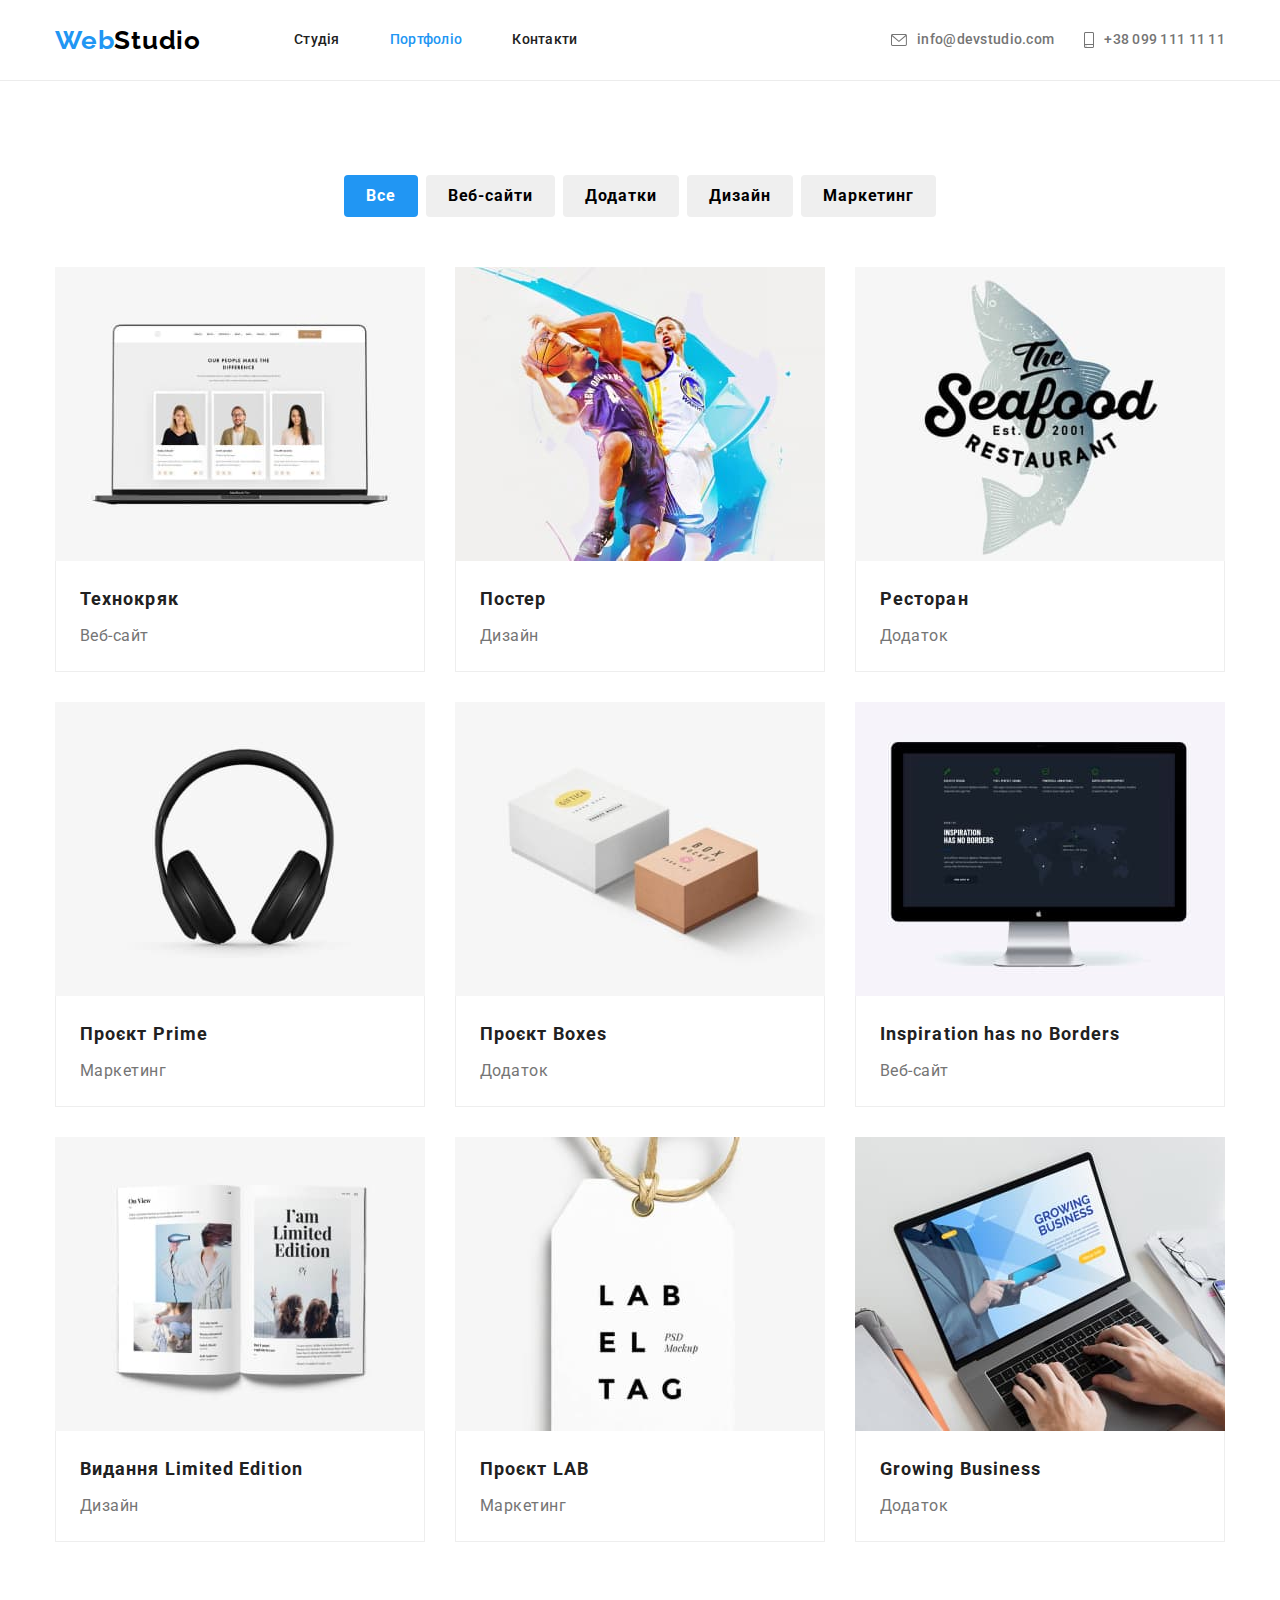
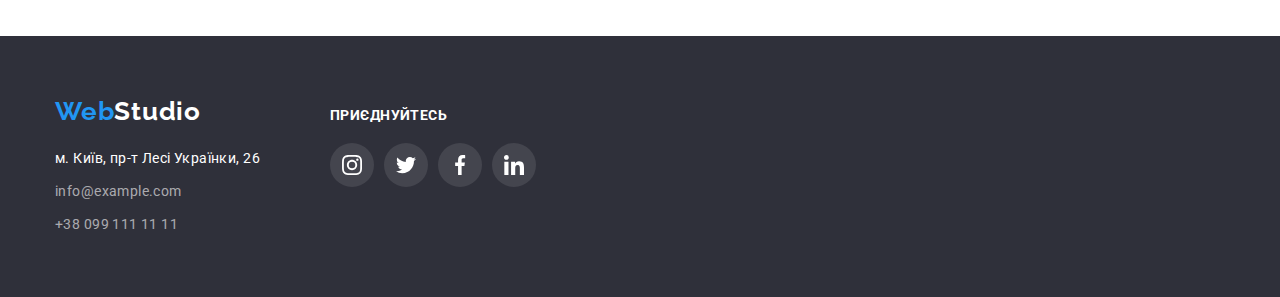
==== portfolio.html @ 4db92a7e "Initial commit" ====
<!DOCTYPE html>
<html lang="uk">
  <head>
    <meta charset="UTF-8" />
    <meta http-equiv="X-UA-Compatible" content="IE=edge" />
    <meta name="viewport" content="width=device-width, initial-scale=1.0" />
    <title>Портфоліо</title>
    <!-- Fonts start -->
    <link rel="preconnect" href="https://fonts.googleapis.com" />
    <link rel="preconnect" href="https://fonts.gstatic.com" crossorigin />
    <link
      href="https://fonts.googleapis.com/css2?family=Raleway:wght@700&family=Roboto:wght@400;500;700;900&display=swap"
      rel="stylesheet"
    />
    <link
      rel="stylesheet"
      href="https://cdnjs.cloudflare.com/ajax/libs/modern-normalize/1.1.0/modern-normalize.min.css"
    />
    <!-- Font end -->
    <link rel="stylesheet" href="./css/styles.css" />
  </head>
  <body>
    <!--Header-->

    <header class="header">
      <div class="conteiner header-conteiner">
        <a class="link header-logo" lang="en" href="./index.html"
          >Web<span class="header-logo-cl">Studio</span></a
        >
        <nav class="nav">
          <ul class="list nav-list">
            <li><a class="link nav-link nav-link" href="./index.html">Студія</a></li>
            <li><a class="link nav-link nav-link-current" href="./portfolio.html">Портфоліо</a></li>
            <li><a class="link nav-link" href="">Контакти</a></li>
          </ul>
        </nav>
        <ul class="list contact-list">
          <li>
            <a class="link header-link letter-link" lang="en" href="mailto:info@devstudio.com"
              ><svg width="16" height="12" class="letter-icon">
                <use href="./images/icons.svg#envelope"></use>
              </svg>
              info@devstudio.com</a
            >
          </li>
          <li>
            <a class="link header-link phone-link" href="tel:+380961111111">
              <svg width="10" height="16" class="phone-icon">
                <use href="./images/icons.svg#smartphone"></use></svg
              >+38 099 111 11 11</a
            >
          </li>
        </ul>
      </div>
    </header>

    <!-- Main portfolio -->

    <main class="portfolio">
      <section class="portfolio-section">
        <div class="conteiner">
          <h1 class="visually-hidden">Портфоліо</h1>
          <!-- Buttons -->
          <ul class="list portfolio-but-list">
            <li>
              <button class="btn portfolio-btn-current" type="button">Все</button>
            </li>
            <li><button class="btn portfolio-btn" type="button">Веб-сайти</button></li>
            <li><button class="btn portfolio-btn" type="button">Додатки</button></li>
            <li><button class="btn portfolio-btn" type="button">Дизайн</button></li>
            <li><button class="btn portfolio-btn" type="button">Маркетинг</button></li>
          </ul>
          <ul class="portfolio-list">
            <li class="link portfolio-item">
              <a class="link portfolio-link" href="">
                <img src="./images/portfolio/tehnokryac.jpg" alt="веб-сайт технокряк" width="370" />
                <div class="description">
                  <h2 class="portfolio-title">Технокряк</h2>
                  <p class="portfolio-text">Веб-сайт</p>
                </div>
              </a>
            </li>
            <li class="link portfolio-item">
              <a class="link portfolio-link" href="">
                <img src="./images/portfolio/poster.jpg" alt="Постер" width="370" />
                <div class="description">
                  <h2 class="portfolio-title">Постер</h2>
                  <p class="portfolio-text">Дизайн</p>
                </div>
              </a>
            </li>
            <li class="link portfolio-item">
              <a class="link portfolio-link" href="">
                <img
                  src="./images/portfolio/restaurant.jpg"
                  alt="Ресторан морской эды"
                  width="370"
                />
                <div class="description">
                  <h2 class="portfolio-title">Ресторан</h2>
                  <p class="portfolio-text">Додаток</p>
                </div>
              </a>
            </li>
            <li class="link portfolio-item">
              <a class="link portfolio-link" href="">
                <img src="./images/portfolio/project_prime.jpg" alt="Проект прайм" width="370" />
                <div class="description">
                  <h2 class="portfolio-title">Проєкт Prime</h2>
                  <p class="portfolio-text">Маркетинг</p>
                </div>
              </a>
            </li>
            <li class="link portfolio-item">
              <a class="link portfolio-link" href="">
                <img src="./images/portfolio/project_boxes.jpg" alt="Проект Коробки" width="370" />
                <div class="description">
                  <h2 class="portfolio-title">Проєкт Boxes</h2>
                  <p class="portfolio-text">Додаток</p>
                </div>
              </a>
            </li>
            <li class="link portfolio-item">
              <a class="link portfolio-link" href="">
                <img
                  src="./images/portfolio/inspiration.jpg"
                  lang="en"
                  alt="Inspiration has no Borders"
                  width="370"
                />
                <div class="description">
                  <h2 lang="en" class="portfolio-title">Inspiration has no Borders</h2>
                  <p class="portfolio-text">Веб-сайт</p>
                </div>
              </a>
            </li>
            <li class="link portfolio-item">
              <a class="link portfolio-link" href="">
                <img src="./images/portfolio/limeted_edition.jpg" alt="Издание" width="370" />
                <div class="description">
                  <h2 class="portfolio-title">Видання Limited Edition</h2>
                  <p class="portfolio-text">Дизайн</p>
                </div>
              </a>
            </li>

            <li class="link portfolio-item">
              <a class="link portfolio-link" href="">
                <img src="./images/portfolio/project_lab.jpg" alt="Проект ЛАБ" width="370" />
                <div class="description">
                  <h2 class="portfolio-title">Проєкт LAB</h2>
                  <p class="portfolio-text">Маркетинг</p>
                </div>
              </a>
            </li>
            <li class="link portfolio-item">
              <a class="link portfolio-link" href="">
                <img
                  src="./images/portfolio/growing_busines.jpg"
                  lang="en"
                  alt="Growing Business"
                  width="370"
                />
                <div class="description">
                  <h2 class="portfolio-title">Growing Business</h2>
                  <p class="portfolio-text">Додаток</p>
                </div>
              </a>
            </li>
          </ul>
        </div>
      </section>
    </main>

   <!-- Footter -->

   <footer class="footer">
    <div class="conteiner footer-block">
      <div class="footer-info">
        <a class="link footer-logo" lang="en" href="./index.html"
          >Web<span lang="en" class="footer-logo-cl">Studio</span></a
        >
        <address class="address">
          <p class="footer-text">м. Київ, пр-т Лесі Українки, 26</p>
          <a class="link footer-link" lang="en" href="mailto:info@example.com"
            >info@example.com</a
          >
          <a class="link footer-tel" href="tel:+380961111111">+38 099 111 11 11</a>
        </address>
      </div>
      <div>
        <h2 class="footer-conect-text">приєднуйтесь</h2>
        <ul class="list footer-conect-list">
          <li class="footer-item">
            <a class="footer-link-icon link" href="" target="_blank" rel="noopener noreferrer">
              <svg width="20" height="20" class="footer-icon">
                <use href="./images/icons.svg#instagram"></use>
              </svg>
            </a>
          </li>
          <li class="footer-item">
            <a class="footer-link-icon link" href="" target="_blank" rel="noopener noreferrer">
              <svg width="20" height="20" class="footer-icon">
                <use href="./images/icons.svg#twitter"></use>
              </svg>
            </a>
          </li>
          <li class="footer-item">
            <a class="footer-link-icon link" href="" target="_blank" rel="noopener noreferrer">
              <svg width="20" height="20" class="footer-icon">
                <use href="./images/icons.svg#facebook"></use>
              </svg>
            </a>
          </li>
          <li class="footer-item">
            <a class="footer-link-icon link" href="" target="_blank" rel="noopener noreferrer">
              <svg width="20" height="20" class="footer-icon">
                <use href="./images/icons.svg#linkedin"></use>
              </svg>
            </a>
          </li>
        </ul>
      </div>
    </div>
  </footer>
  </body>
</html>
---- css/styles.css ----
:root {
  /* Fonts */
  --main-font: 'Roboto', sans-serif;
  --secondary-font: 'Raleway', sans-serif;
  /* Text colors */
  --main-txt-cl: #757575;
  --accent-txt-cl: #2196f3;

  /* bg colors */
  --dark-bg-cl: #2f303a;
  --light-bg-cl: #f5f4fa;
  --light-bg-portfolio-cl: #eeeeee;
  --main-white: #ffffff;
  --icons-color: #afb1b8;
  /* Others */
}

/* Comon styles */

body {
  font-family: var(--main-font);
  color: var(--main-txt-cl);
}

/* Reset styles */

.link,
.list {
  list-style: none;
  color: currentColor;
  text-decoration: none;
  margin: 0;
  padding: 0;
}
h1,
h2,
h3,
h4,
h5,
p,
ul {
  margin: 0;
  padding: 0;
}
img {
  display: block;
}
.conteiner {
  width: 1200px;
  margin: 0 auto;
  padding: 0 15px;
}

/* Base styles */
.btn {
  font-family: inherit;
  font-weight: 700;
  font-size: 16px;
  line-height: 1.88em;
  display: flex;
  letter-spacing: 0.06em;
  cursor: pointer;
  padding: 6px 22px;
  border-radius: 4px;
  border: none;
}
.btn:hover,
.btn:focus {
  color: var(--main-white);
  background-color: var(--accent-txt-cl);
  box-shadow: 0px 3px 1px rgba(0, 0, 0, 0.1), 0px 1px 2px rgba(0, 0, 0, 0.08),
    0px 2px 2px rgba(0, 0, 0, 0.12);
  border-radius: 4px;
}

/* header  */

.header-conteiner {
  display: flex;
  align-items: center;
}
.header {
  background-color: var(--main-white);
}
.header {
  border-bottom: 1px solid #ececec;
}
/* Logo */

.header-logo {
  font-family: 'Raleway';
  font-style: normal;
  font-weight: 700;
  font-size: 26px;
  line-height: 1.19em;
  letter-spacing: 0.03em;

  color: #2196f3;
}

.header-logo-cl {
  color: #000000;
}
.header-logo {
  margin-right: 93px;
}

/* Navigation */

.header-link {
  color: var(--main-txt-cl);
  font-weight: 500;
  font-size: 14px;
  line-height: 1.14em;
  letter-spacing: 0.02em;
  padding: 32px 0;
}

.nav-link:hover,
.nav-link:focus,
.header-link:hover,
.header-link:focus {
  color: var(--accent-txt-cl);
}

.footer-link:hover,
.footer-link:focus {
  color: var(--accent-txt-cl);
}
.footer-tel:hover,
.footer-tel:focus {
  color: var(--accent-txt-cl);
}
.portfolio-btn-current {
  background-color: #2196f3;
  color: var(--main-white);
}
.nav-link {
  font-weight: 500;
  font-size: 14px;
  line-height: 1.14em;
  letter-spacing: 0.02em;
  color: #212121;
  display: block;
  padding: 32px 0;
}
.nav-link-current,
.header-logo,
.footer-logo {
  color: var(--accent-txt-cl);
}
.nav-list {
  display: flex;
  gap: 50px;
  align-items: center;
}
.nav {
  margin-right: auto;
}

/* Contacts */

.contact-list {
  display: flex;
  align-items: center;
  justify-content: center;
}
.phone-icon,
.letter-icon {
  margin-right: 10px;
}
.letter-link {
  margin-right: 30px;
}
.phone-link,
.letter-link {
  display: flex;
  align-items: center;
}
.phone-icon,
.letter-icon {
  fill: currentColor;
}
/* Hero */
.main-section {
  background-color: #c4c4c4;
}
/* Overlay */

.overlay {
  height: 600px;
  background-repeat: no-repeat;
  background-position: center;
  background-size: cover;
  max-width: 1600px;
  margin-left: auto;
  margin-right: auto;
  background-image: linear-gradient(0deg, rgba(47, 48, 58, 0.4), rgba(47, 48, 58, 0.4)),
    url(../images/Hero.jpg);
  border: 1px solid #000000;
  box-shadow: 0px 4px 4px rgba(0, 0, 0, 0.25);
}

.main-section {
  padding-top: 200px;
  padding-bottom: 200px;
}
.main-text {
  max-width: 696px;
  margin: 0 auto;
  margin-bottom: 30px;
}
.main-text {
  font-weight: 900;
  font-size: 44px;
  line-height: 1.36em;
  text-align: center;
  letter-spacing: 0.06em;
  text-transform: uppercase;

  color: var(--main-white);
}
.btn-mode-blue {
  font-weight: 700;
  font-size: 16px;
  line-height: 1.88em;
  display: flex;
  letter-spacing: 0.06em;
  color: #ffffff;
  background-color: var(--accent-txt-cl);
}
.btn-mode-blue:focus {
  background-color: #188ce8;
}
.btn-mode-blue:hover {
  background-color: #188ce8;
}
.btn-mode-blue {
  align-items: center;
  border-radius: 4px;
  margin: auto;
  padding: 10px 32px;
  border: none;
}

/* About us */

.visually-hidden {
  position: absolute;
  white-space: nowrap;
  width: 1px;
  height: 1px;
  overflow: hidden;
  border: 0;
  padding: 0;
  clip: rect(0 0 0 0);
  clip-path: inset(50%);
  margin: -1px;
}
.about-section {
  padding: 94px 0;
}
.about-item-title {
  font-weight: 700;
  font-size: 14px;
  line-height: 1.14em;
  letter-spacing: 0.03em;
  text-transform: uppercase;

  color: #212121;
}
.about-item-text {
  font-weight: 400;
  font-size: 14px;
  line-height: 1.71em;

  letter-spacing: 0.03em;
}
.about-list {
  display: flex;
  gap: 30px;
}
.about-item {
  width: 270px;
}
.about-item-title {
  margin-bottom: 10px;
}

/* Icons */
.about-item::before {
  display: block;
  content: '';
  height: 120px;
  background-position: center;
  background-repeat: no-repeat;
  background-color: #f5f4fa;
  margin-bottom: 30px;
}
.about-item:nth-child(1)::before {
  background-image: url(../images/icons/edit-icon/antenna.svg);
}
.about-item:nth-child(2)::before {
  background-image: url(../images/icons/edit-icon/clock.svg);
}
.about-item.about-item:nth-child(3)::before {
  background-image: url(../images/icons/edit-icon/diagram.svg);
}
.about-item.about-item:nth-child(4)::before {
  background-image: url(../images/icons/edit-icon/astronaut.svg);
}
/* Specification */

.Specification {
  padding-bottom: 94px;
}
.Specification-title {
  font-weight: 700;
  font-size: 36px;
  line-height: 1.17em;
  letter-spacing: 0.03em;

  color: #212121;
}
.Specification-title {
  text-align: center;
  margin-bottom: 50px;
}
.Specification-list {
  display: flex;
  gap: 30px;
}

/* Teem */
/* Text decoration */
.teem-section {
  background: #f5f4fa;
}
.teem-title {
  font-weight: 700;
  font-size: 36px;
  line-height: 1.17em;
  letter-spacing: 0.03em;
  color: #212121;
}
.teem-title {
  text-align: center;
  margin-bottom: 50px;
}
.teem-link {
  background-color: var(--main-white);
  box-shadow: 0px 1px 3px rgba(0, 0, 0, 0.12), 0px 1px 1px rgba(0, 0, 0, 0.14),
    0px 2px 1px rgba(0, 0, 0, 0.2);
  border-radius: 0px 0px 4px 4px;
}
.teem-name-title {
  font-weight: 500;
  font-size: 16px;
  line-height: 1.19em;
  letter-spacing: 0.03em;

  color: #212121;
}

.teem-text {
  font-weight: 400;
  font-size: 16px;
  line-height: 1.19em;
  letter-spacing: 0.03em;
  margin-bottom: 16px;
}
/* Block decoration */
.teem-section {
  padding: 94px 0;
}
.teem-list {
  display: flex;
  gap: 30px;
}
.teem-img {
  text-align: center;
}
.teem-names {
  padding: 30px 10px;
}
.teem-name-title {
  margin-bottom: 10px;
  text-align: center;
}
.teem-text {
  text-align: center;
}

/* Teem-social */
.social-list {
  display: flex;
  align-items: center;
  justify-content: center;
  gap: 10px;
}
.social-link {
  display: flex;
  align-items: center;
  justify-content: center;
  width: 44px;
  height: 44px;
  background-color: var(--main-white);
  fill: var(--icons-color);
}
.social-item {
  border-radius: 50%;
}
.social-link:focus,
.social-link:hover {
  border-radius: 50%;
  background-color: var(--accent-txt-cl);
  fill: var(--main-white);
}

/* Footer */

/* Conect */
.footer-conect-text {
  font-weight: 700;
  font-size: 14px;
  line-height: 16px;
  letter-spacing: 0.03em;
  text-transform: uppercase;

  color: #ffffff;
  margin-bottom: 20px;
}
.footer-info {
  margin-right: 70px;
}
.footer-block {
  display: flex;
  align-items: baseline;
}
.footer-conect-list {
  display: flex;
  align-items: center;
  justify-content: center;
  gap: 10px;
}
.footer-link-icon {
  fill: var(--main-white);
  background-color: #ffffff1a;
}
.footer-link-icon {
  display: flex;
  width: 44px;
  height: 44px;
  align-items: center;
  justify-content: center;
  border-radius: 50%;
}
.footer-link-icon:focus,
.footer-link-icon:hover {
  border-radius: 50%;
  background-color: var(--accent-txt-cl);
  fill: var(--main-white);
}
/* Text decoration */

/*Footer logo */
.footer {
  background: #2f303a;
}
.footer-logo {
  font-family: 'Raleway';
  font-style: normal;
  font-weight: 700;
  font-size: 26px;
  line-height: 1.14em;
  letter-spacing: 0.03em;

  color: #2196f3;
}

.footer-logo-cl {
  font-family: 'Raleway';
  font-weight: 700;
  font-size: 26px;
  line-height: 1.19em;
  letter-spacing: 0.03em;

  color: #ffffff;
}
/* Adress */

.footer-text {
  font-weight: 400;
  font-size: 14px;
  line-height: 1.71em;
  letter-spacing: 0.03em;

  color: #ffffff;
}
.address {
  font-style: normal;
}
.footer-link,
.footer-tel {
  font-weight: 400;
  font-size: 14px;
  line-height: 1.71em;
  letter-spacing: 0.03em;

  color: rgba(255, 255, 255, 0.6);
}
/* Boxes decoration */
.footer {
  padding: 60px 0;
}
.footer-logo {
  display: block;
}
.footer-logo {
  margin-bottom: 20px;
}
.footer-text {
  margin-bottom: 9px;
}
.footer-link {
  display: block;
  margin-bottom: 9px;
}

/* Our client */

.clients {
  padding: 94px 0;
}

.clients-title {
  font-weight: 700;
  font-size: 36px;
  line-height: 42px;
  text-align: center;
  letter-spacing: 0.03em;

  color: #212121;
  text-align: center;
  margin-bottom: 50px;
}
.clients-list {
  display: flex;
  align-items: center;
  justify-content: center;
  gap: 30px;
}
.cliens-link {
  display: flex;
  align-items: center;
  justify-content: center;
  width: 170px;
  height: 92px;
  background-color: var(--main-white);
  border: 1px solid #afb1b8;
  border-radius: 4px;
  fill: var(--icons-color);
}
.cliens-icon {
  fill: var(--icons-color);
}
.cliens-link:focus,
.cliens-link:hover {
  fill: var(--accent-txt-cl);
  border-color: var(--accent-txt-cl);
}

/* Portfolio */

/* Buttons */
.portfolio-but-list {
  display: flex;
  gap: 8px;
  justify-content: center;
  margin-bottom: 50px;
}
/* Cards */

/* Text specification */
.portfolio-title {
  font-weight: 700;
  font-size: 18px;
  line-height: 2em;
  letter-spacing: 0.06em;

  color: #212121;
}
.portfolio-text {
  font-weight: 400;
  font-size: 16px;
  line-height: 1.88em;
  letter-spacing: 0.03em;

  color: #757575;
}
.nav-link-current {
  font-weight: 500;
  font-size: 14px;
  line-height: 1.14em;
  letter-spacing: 0.02em;

  color: #2196f3;
}

/* Boxes specification */
.portfolio-section {
  padding: 94px 0;
}

.portfolio-list {
  display: flex;
  flex-wrap: wrap;
  gap: 30px;
}
.portfolio-item {
  display: list-item;
  min-width: 370px;
  border: 1px rgba(238, 238, 238, 1);
}
.description {
  padding: 20px 24px;
  border-right: 1px solid #eeeeee;
  border-bottom: 1px solid #eeeeee;
  border-left: 1px solid #eeeeee;
}
.portfolio-title {
  margin-bottom: 4px;
}
.description {
  display: block;
}
.portfolio-link:hover,
.portfolio-link:focus {
  display: block;
  box-shadow: 0px 1px 1px rgba(0, 0, 0, 0.12), 0px 4px 4px rgba(0, 0, 0, 0.06),
    1px 4px 6px rgba(0, 0, 0, 0.16);
}
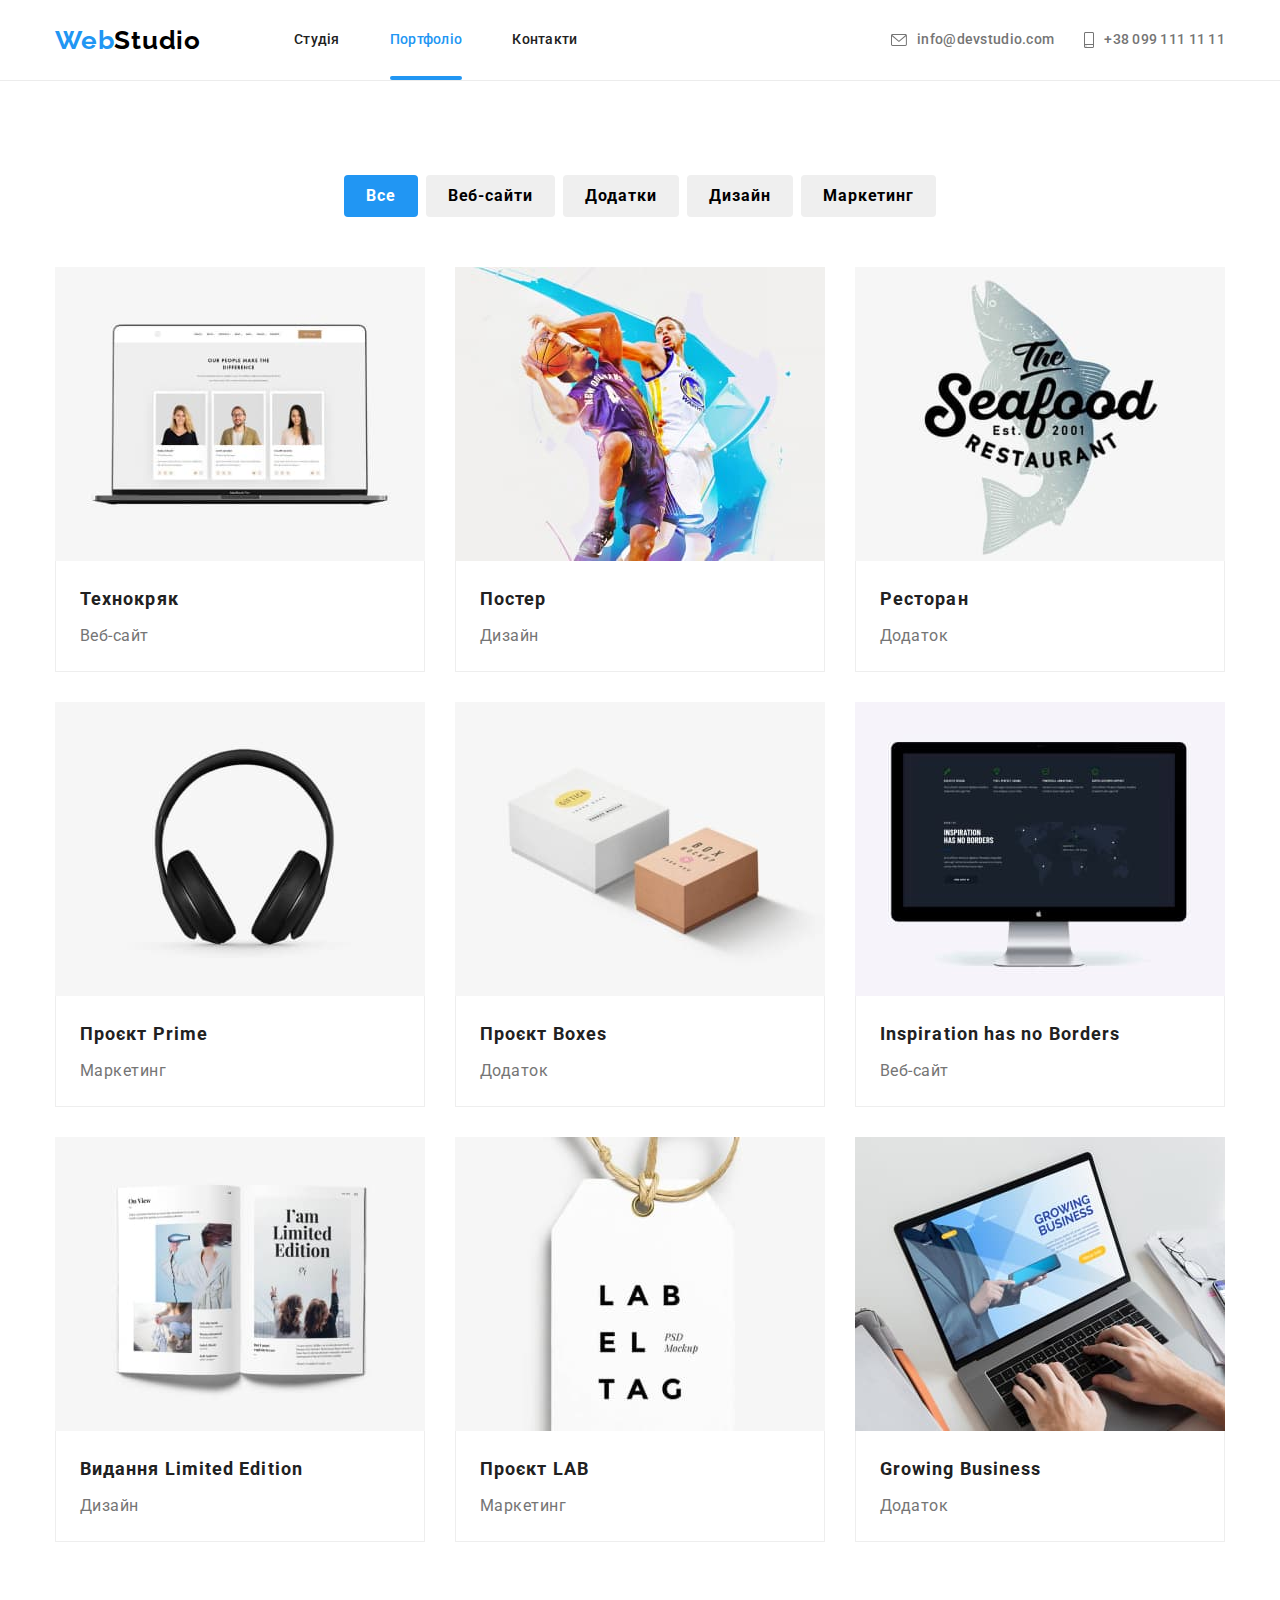
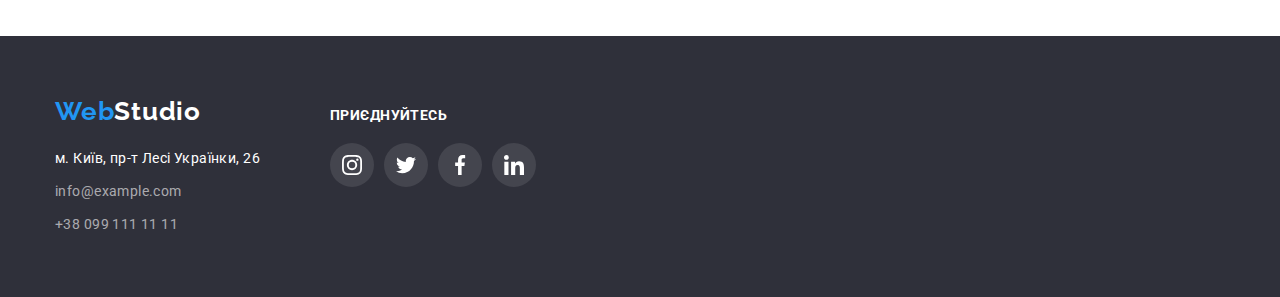
==== commit 73716044: "Animation" ====
--- a/portfolio.html
+++ b/portfolio.html
@@ -30,7 +30,7 @@
         <nav class="nav">
           <ul class="list nav-list">
             <li><a class="link nav-link nav-link" href="./index.html">Студія</a></li>
-            <li><a class="link nav-link nav-link-current" href="./portfolio.html">Портфоліо</a></li>
+            <li class="nav-curent"><a class="link nav-link nav-link-current" href="./portfolio.html">Портфоліо</a></li>
             <li><a class="link nav-link" href="">Контакти</a></li>
           </ul>
         </nav>
@@ -63,7 +63,7 @@
           <!-- Buttons -->
           <ul class="list portfolio-but-list">
             <li>
-              <button class="btn portfolio-btn-current" type="button">Все</button>
+              <button class="btn portfolio-btn portfolio-btn-current" type="button">Все</button>
             </li>
             <li><button class="btn portfolio-btn" type="button">Веб-сайти</button></li>
             <li><button class="btn portfolio-btn" type="button">Додатки</button></li>
--- a/css/styles.css
+++ b/css/styles.css
@@ -12,6 +12,7 @@
   --light-bg-portfolio-cl: #eeeeee;
   --main-white: #ffffff;
   --icons-color: #afb1b8;
+  --animation: 250ms cubic-bezier(0.4, 0, 0.2, 1);
   /* Others */
 }
 
@@ -63,6 +64,8 @@
   padding: 6px 22px;
   border-radius: 4px;
   border: none;
+  transition:color var(--animation), background-color var(--animation),
+  box-shadow var(--animation), border-radius var(--animation) ;
 }
 .btn:hover,
 .btn:focus {
@@ -114,6 +117,7 @@
   line-height: 1.14em;
   letter-spacing: 0.02em;
   padding: 32px 0;
+  transition: color var(--animation);
 }
 
 .nav-link:hover,
@@ -143,6 +147,7 @@
   color: #212121;
   display: block;
   padding: 32px 0;
+  transition: color var(--animation);
 }
 .nav-link-current,
 .header-logo,
@@ -156,6 +161,19 @@
 }
 .nav {
   margin-right: auto;
+}
+.nav-curent {
+  position: relative;
+}
+.nav-link-current::after {
+  content: ' ';
+  position: absolute;
+  left: 0;
+  bottom: 0;
+  width: 100%;
+  height: 4px;
+  background-color: var(--accent-txt-cl);
+  border-radius: 2px;
 }
 
 /* Contacts */
@@ -228,6 +246,7 @@
   letter-spacing: 0.06em;
   color: #ffffff;
   background-color: var(--accent-txt-cl);
+  transition:  background-color var(--animation);
 }
 .btn-mode-blue:focus {
   background-color: #188ce8;
@@ -405,7 +424,12 @@
   width: 44px;
   height: 44px;
   background-color: var(--main-white);
-  fill: var(--icons-color);
+  color: var(--icons-color);
+  border-radius: 50%;
+  transition: background-color var(--animation), color var(--animation);
+}
+.social-icon {
+  fill: currentColor;
 }
 .social-item {
   border-radius: 50%;
@@ -414,7 +438,7 @@
 .social-link:hover {
   border-radius: 50%;
   background-color: var(--accent-txt-cl);
-  fill: var(--main-white);
+  color: var(--main-white);
 }
 
 /* Footer */
@@ -454,6 +478,7 @@
   align-items: center;
   justify-content: center;
   border-radius: 50%;
+  transition: background-color var(--animation);
 }
 .footer-link-icon:focus,
 .footer-link-icon:hover {
@@ -508,6 +533,7 @@
   letter-spacing: 0.03em;
 
   color: rgba(255, 255, 255, 0.6);
+  transition: color var(--animation);
 }
 /* Boxes decoration */
 .footer {
@@ -550,7 +576,7 @@
   justify-content: center;
   gap: 30px;
 }
-.cliens-link {
+.clients-link {
   display: flex;
   align-items: center;
   justify-content: center;
@@ -559,15 +585,17 @@
   background-color: var(--main-white);
   border: 1px solid #afb1b8;
   border-radius: 4px;
-  fill: var(--icons-color);
-}
-.cliens-icon {
-  fill: var(--icons-color);
-}
-.cliens-link:focus,
-.cliens-link:hover {
-  fill: var(--accent-txt-cl);
-  border-color: var(--accent-txt-cl);
+  color: var(--icons-color);
+  transition: border-color var(--animation), color var(--animation);
+}
+.clients-icon {
+  fill: currentColor;
+  }
+
+.clients-link:focus,
+.clients-link:hover {
+   border-color: var(--accent-txt-cl);
+  color: var(--accent-txt-cl);
 }
 
 /* Portfolio */
@@ -579,6 +607,7 @@
   justify-content: center;
   margin-bottom: 50px;
 }
+
 /* Cards */
 
 /* Text specification */
@@ -640,3 +669,6 @@
   box-shadow: 0px 1px 1px rgba(0, 0, 0, 0.12), 0px 4px 4px rgba(0, 0, 0, 0.06),
     1px 4px 6px rgba(0, 0, 0, 0.16);
 }
+.portfolio-link {
+  transition: box-shadow var(--animation);
+}
